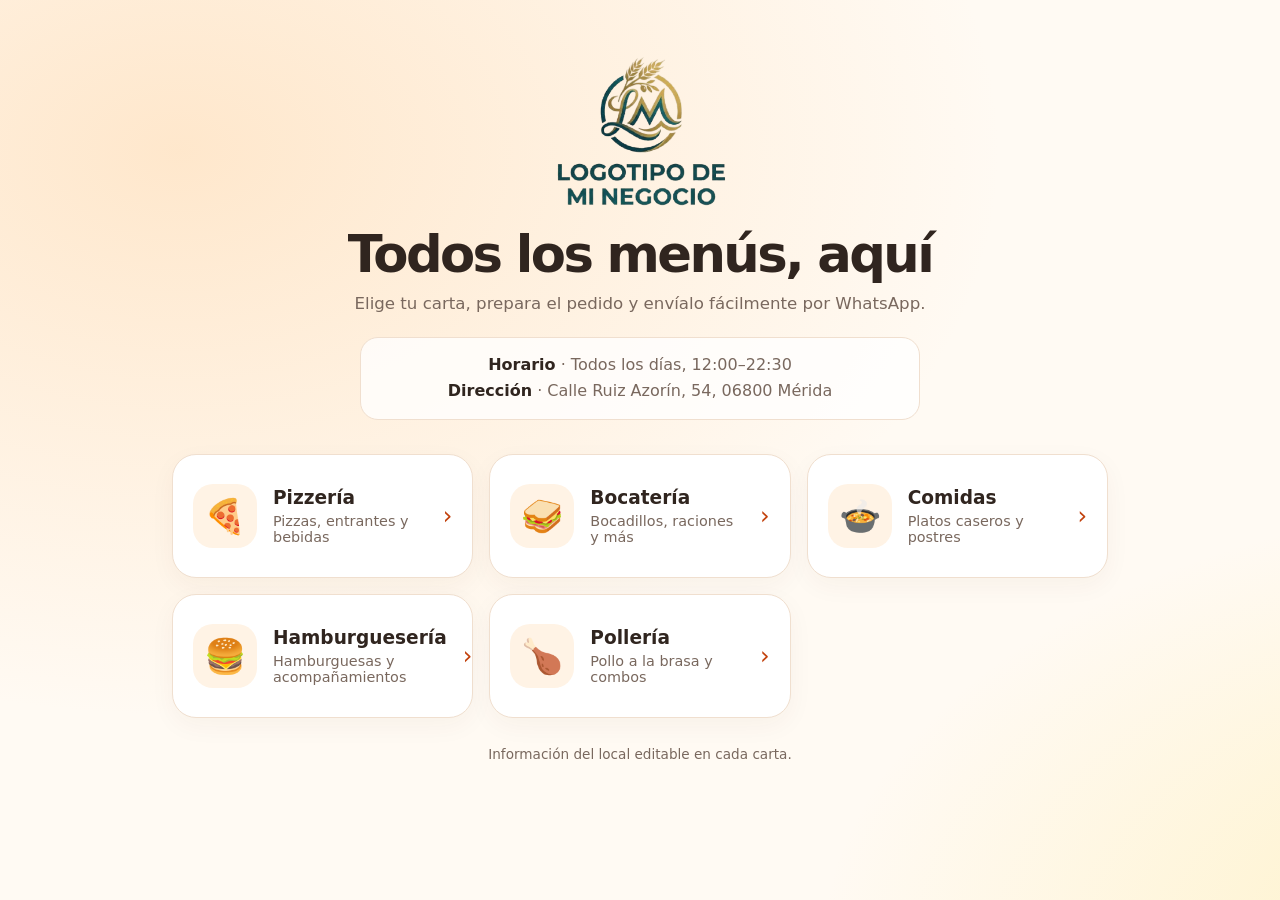
==== index.html @ c764fd83 "1" ====
<!DOCTYPE html>
<html lang="es">
<head>
<meta charset="UTF-8">
<meta name="viewport" content="width=device-width, initial-scale=1, viewport-fit=cover">
<meta name="theme-color" content="#fff7ed">
<title>Menús · Inicio</title>
<style>
:root{color-scheme:light;--ink:#30251f;--muted:#79685e;--accent:#c2410c;--paper:#fffaf3;--line:#f0dfcf}
*{box-sizing:border-box}
body{margin:0;min-height:100vh;color:var(--ink);font-family:system-ui,-apple-system,"Segoe UI",sans-serif;background:radial-gradient(ellipse at 10% 12%,#fed7aa88,transparent 36%),radial-gradient(ellipse at 88% 76%,#fde68a77,transparent 34%),var(--paper);background-size:140% 140%;animation:ambience 18s ease-in-out infinite alternate}
main{width:min(980px,100%);margin:auto;padding:56px 22px 40px}
.intro{text-align:center;margin:0 auto 34px;max-width:680px}
.mark{width:min(280px,70vw);margin:0 auto 16px}
.mark img{display:block;width:100%;max-height:152px;height:auto;object-fit:contain}
h1{margin:0;font-size:clamp(2rem,7vw,3.2rem);letter-spacing:-.05em}
.intro p{margin:10px 0 0;color:var(--muted);font-size:1.04rem}
.shop{margin:24px auto 0;padding:14px 18px;max-width:560px;border:1px solid var(--line);border-radius:18px;background:#ffffffc9;color:var(--muted);line-height:1.65}
.shop strong{color:var(--ink)}
.grid{display:grid;grid-template-columns:repeat(auto-fit,minmax(min(100%,260px),1fr));gap:16px}
.menu{position:relative;display:flex;align-items:center;gap:16px;min-height:124px;padding:20px;text-decoration:none;color:inherit;background:#fff;border:1px solid var(--line);border-radius:24px;box-shadow:0 8px 26px #63310d0b;transition:transform .2s ease,box-shadow .2s ease,border-color .2s ease}
.menu:hover,.menu:focus-visible{transform:translateY(-4px);border-color:#fdba74;box-shadow:0 16px 34px #63310d18;outline:none}
.icon{display:grid;place-items:center;flex:0 0 64px;height:64px;border-radius:20px;background:#fff3e5;font-size:34px}
.menu h2{margin:0;font-size:1.16rem}
.menu p{margin:5px 0 0;color:var(--muted);font-size:.9rem}
.arrow{margin-left:auto;color:var(--accent);font-size:1.5rem}
footer{text-align:center;color:var(--muted);font-size:.85rem;padding:28px 8px 0}
@keyframes ambience{from{background-position:0 0,100% 100%}to{background-position:100% 20%,0 80%}}
@media(prefers-reduced-motion:reduce){*,*::before,*::after{animation-duration:.01ms!important;animation-iteration-count:1!important;scroll-behavior:auto!important;transition-duration:.01ms!important}}
</style>
</head>
<body>
<main>
  <header class="intro">
    <div class="mark"><img src="logo.png" alt="Logo del negocio"></div>
    <h1>Todos los menús, aquí</h1>
    <p>Elige tu carta, prepara el pedido y envíalo fácilmente por WhatsApp.</p>
    <div class="shop"><strong>Horario</strong> · Todos los días, 12:00–22:30<br><strong>Dirección</strong> · Calle Ruiz Azorín, 54, 06800 Mérida</div>
  </header>
  <nav class="grid" aria-label="Cartas disponibles">
    <a class="menu" href="pizzeria.html"><span class="icon" aria-hidden="true">🍕</span><span><h2>Pizzería</h2><p>Pizzas, entrantes y bebidas</p></span><span class="arrow" aria-hidden="true">›</span></a>
    <a class="menu" href="bocateria.html"><span class="icon" aria-hidden="true">🥪</span><span><h2>Bocatería</h2><p>Bocadillos, raciones y más</p></span><span class="arrow" aria-hidden="true">›</span></a>
    <a class="menu" href="comidas.html"><span class="icon" aria-hidden="true">🍲</span><span><h2>Comidas</h2><p>Platos caseros y postres</p></span><span class="arrow" aria-hidden="true">›</span></a>
    <a class="menu" href="hamburgueseria.html"><span class="icon" aria-hidden="true">🍔</span><span><h2>Hamburguesería</h2><p>Hamburguesas y acompañamientos</p></span><span class="arrow" aria-hidden="true">›</span></a>
    <a class="menu" href="polleria.html"><span class="icon" aria-hidden="true">🍗</span><span><h2>Pollería</h2><p>Pollo a la brasa y combos</p></span><span class="arrow" aria-hidden="true">›</span></a>
  </nav>
  <footer>Información del local editable en cada carta.</footer>
</main>
</body>
</html>
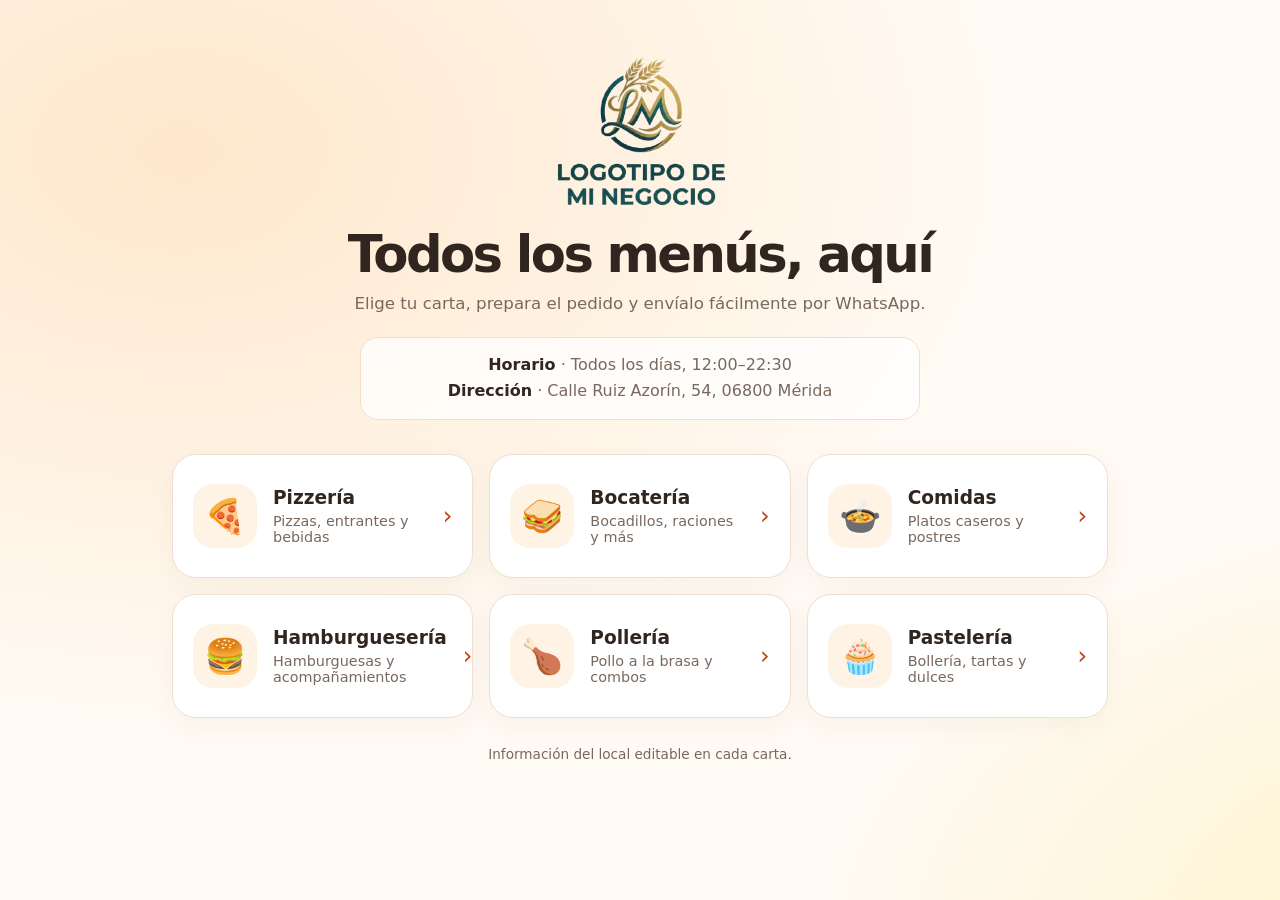
==== commit 068c7df9: "1" ====
--- a/index.html
+++ b/index.html
@@ -43,6 +43,7 @@
     <a class="menu" href="comidas.html"><span class="icon" aria-hidden="true">🍲</span><span><h2>Comidas</h2><p>Platos caseros y postres</p></span><span class="arrow" aria-hidden="true">›</span></a>
     <a class="menu" href="hamburgueseria.html"><span class="icon" aria-hidden="true">🍔</span><span><h2>Hamburguesería</h2><p>Hamburguesas y acompañamientos</p></span><span class="arrow" aria-hidden="true">›</span></a>
     <a class="menu" href="polleria.html"><span class="icon" aria-hidden="true">🍗</span><span><h2>Pollería</h2><p>Pollo a la brasa y combos</p></span><span class="arrow" aria-hidden="true">›</span></a>
+    <a class="menu" href="pasteleria.html"><span class="icon" aria-hidden="true">🧁</span><span><h2>Pastelería</h2><p>Bollería, tartas y dulces</p></span><span class="arrow" aria-hidden="true">›</span></a>
   </nav>
   <footer>Información del local editable en cada carta.</footer>
 </main>
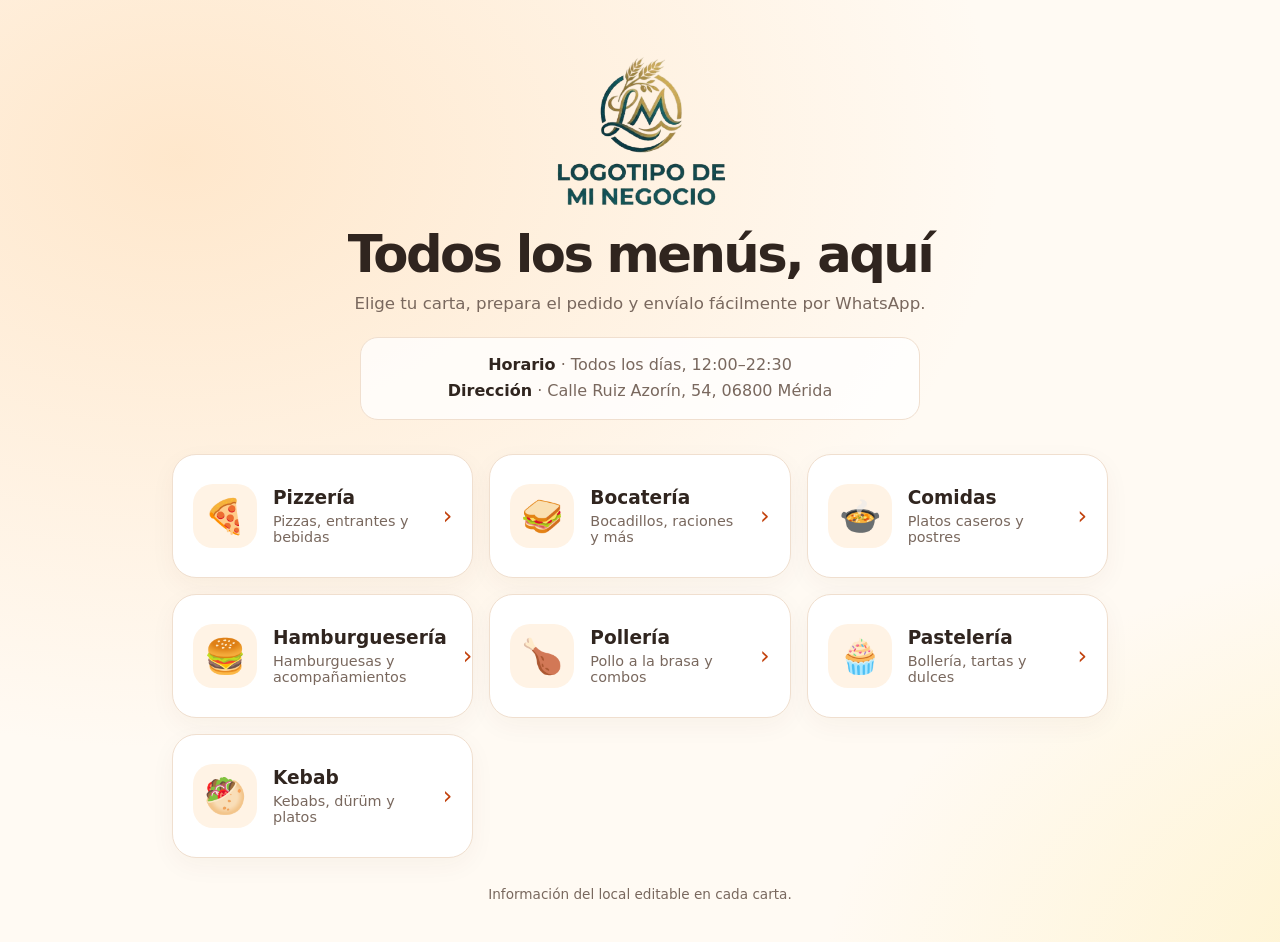
==== commit a2e5555a: "d" ====
--- a/index.html
+++ b/index.html
@@ -44,6 +44,7 @@
     <a class="menu" href="hamburgueseria.html"><span class="icon" aria-hidden="true">🍔</span><span><h2>Hamburguesería</h2><p>Hamburguesas y acompañamientos</p></span><span class="arrow" aria-hidden="true">›</span></a>
     <a class="menu" href="polleria.html"><span class="icon" aria-hidden="true">🍗</span><span><h2>Pollería</h2><p>Pollo a la brasa y combos</p></span><span class="arrow" aria-hidden="true">›</span></a>
     <a class="menu" href="pasteleria.html"><span class="icon" aria-hidden="true">🧁</span><span><h2>Pastelería</h2><p>Bollería, tartas y dulces</p></span><span class="arrow" aria-hidden="true">›</span></a>
+    <a class="menu" href="kebab.html"><span class="icon" aria-hidden="true">🥙</span><span><h2>Kebab</h2><p>Kebabs, dürüm y platos</p></span><span class="arrow" aria-hidden="true">›</span></a>
   </nav>
   <footer>Información del local editable en cada carta.</footer>
 </main>
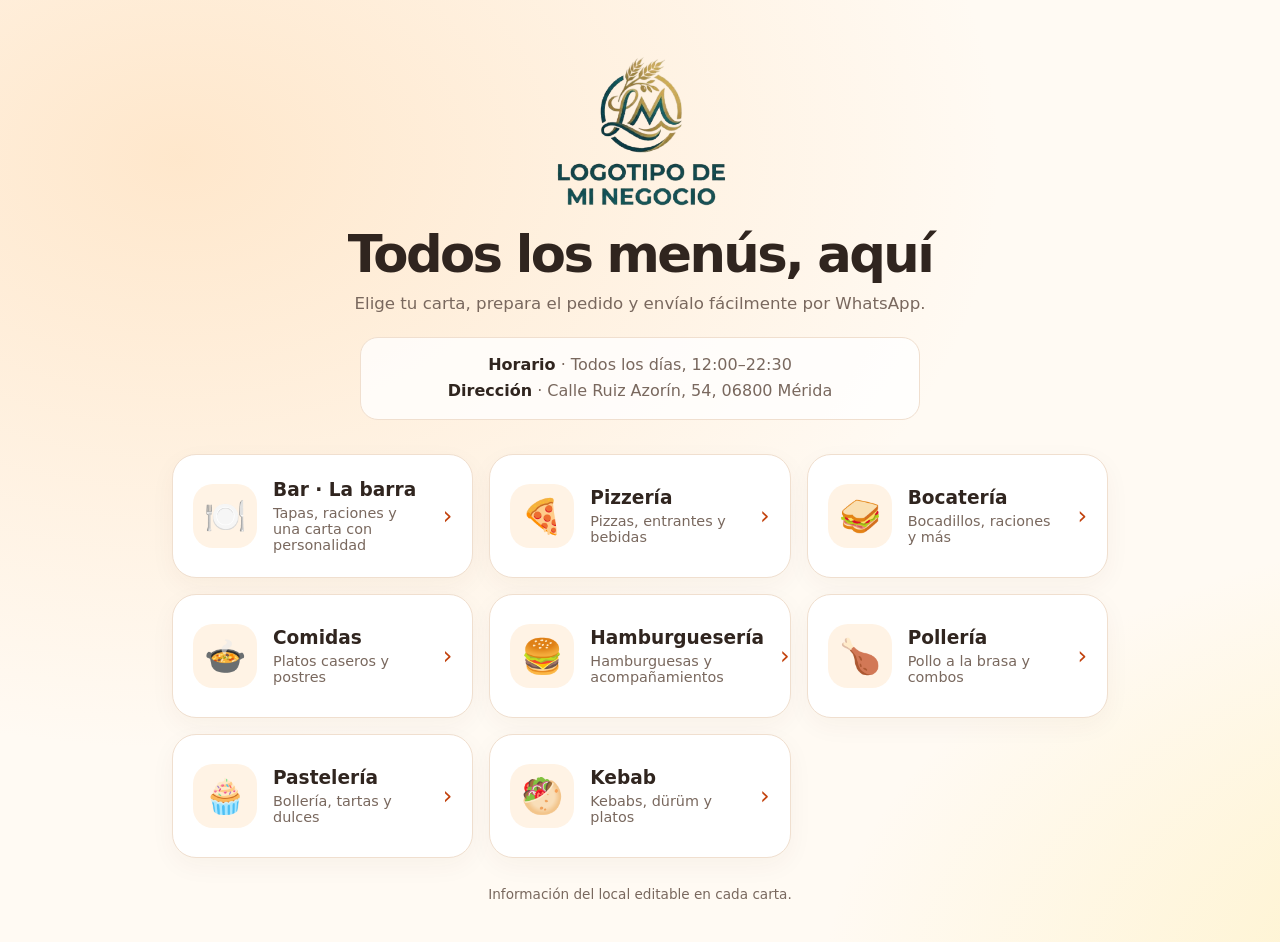
==== commit 0056e5d9: "Anadir carta original para bares con pedido de demostracion" ====
--- a/index.html
+++ b/index.html
@@ -37,7 +37,7 @@
     <p>Elige tu carta, prepara el pedido y envíalo fácilmente por WhatsApp.</p>
     <div class="shop"><strong>Horario</strong> · Todos los días, 12:00–22:30<br><strong>Dirección</strong> · Calle Ruiz Azorín, 54, 06800 Mérida</div>
   </header>
-  <nav class="grid" aria-label="Cartas disponibles">
+  <nav class="grid" aria-label="Cartas disponibles"><a class="menu" href="bar.html"><span class="icon" aria-hidden="true">🍽️</span><span><h2>Bar · La barra</h2><p>Tapas, raciones y una carta con personalidad</p></span><span class="arrow" aria-hidden="true">›</span></a>
     <a class="menu" href="pizzeria.html"><span class="icon" aria-hidden="true">🍕</span><span><h2>Pizzería</h2><p>Pizzas, entrantes y bebidas</p></span><span class="arrow" aria-hidden="true">›</span></a>
     <a class="menu" href="bocateria.html"><span class="icon" aria-hidden="true">🥪</span><span><h2>Bocatería</h2><p>Bocadillos, raciones y más</p></span><span class="arrow" aria-hidden="true">›</span></a>
     <a class="menu" href="comidas.html"><span class="icon" aria-hidden="true">🍲</span><span><h2>Comidas</h2><p>Platos caseros y postres</p></span><span class="arrow" aria-hidden="true">›</span></a>
